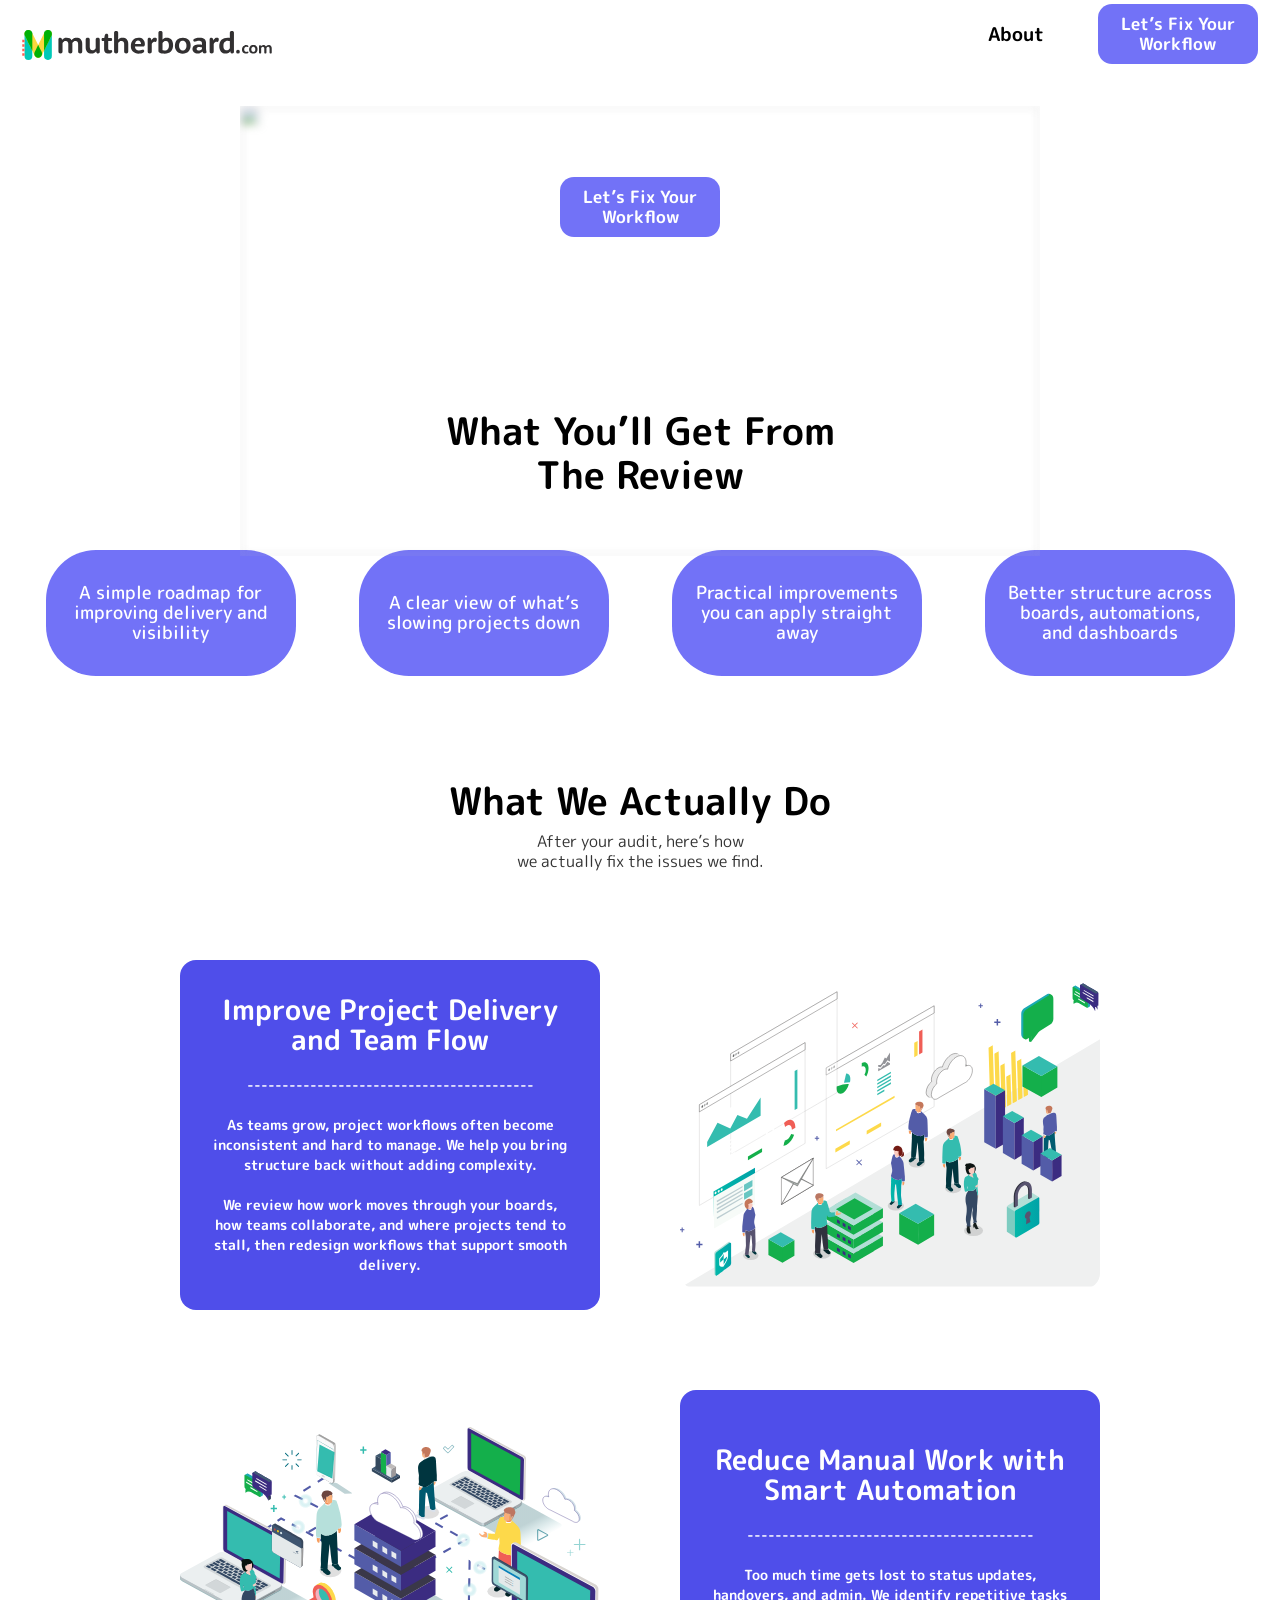
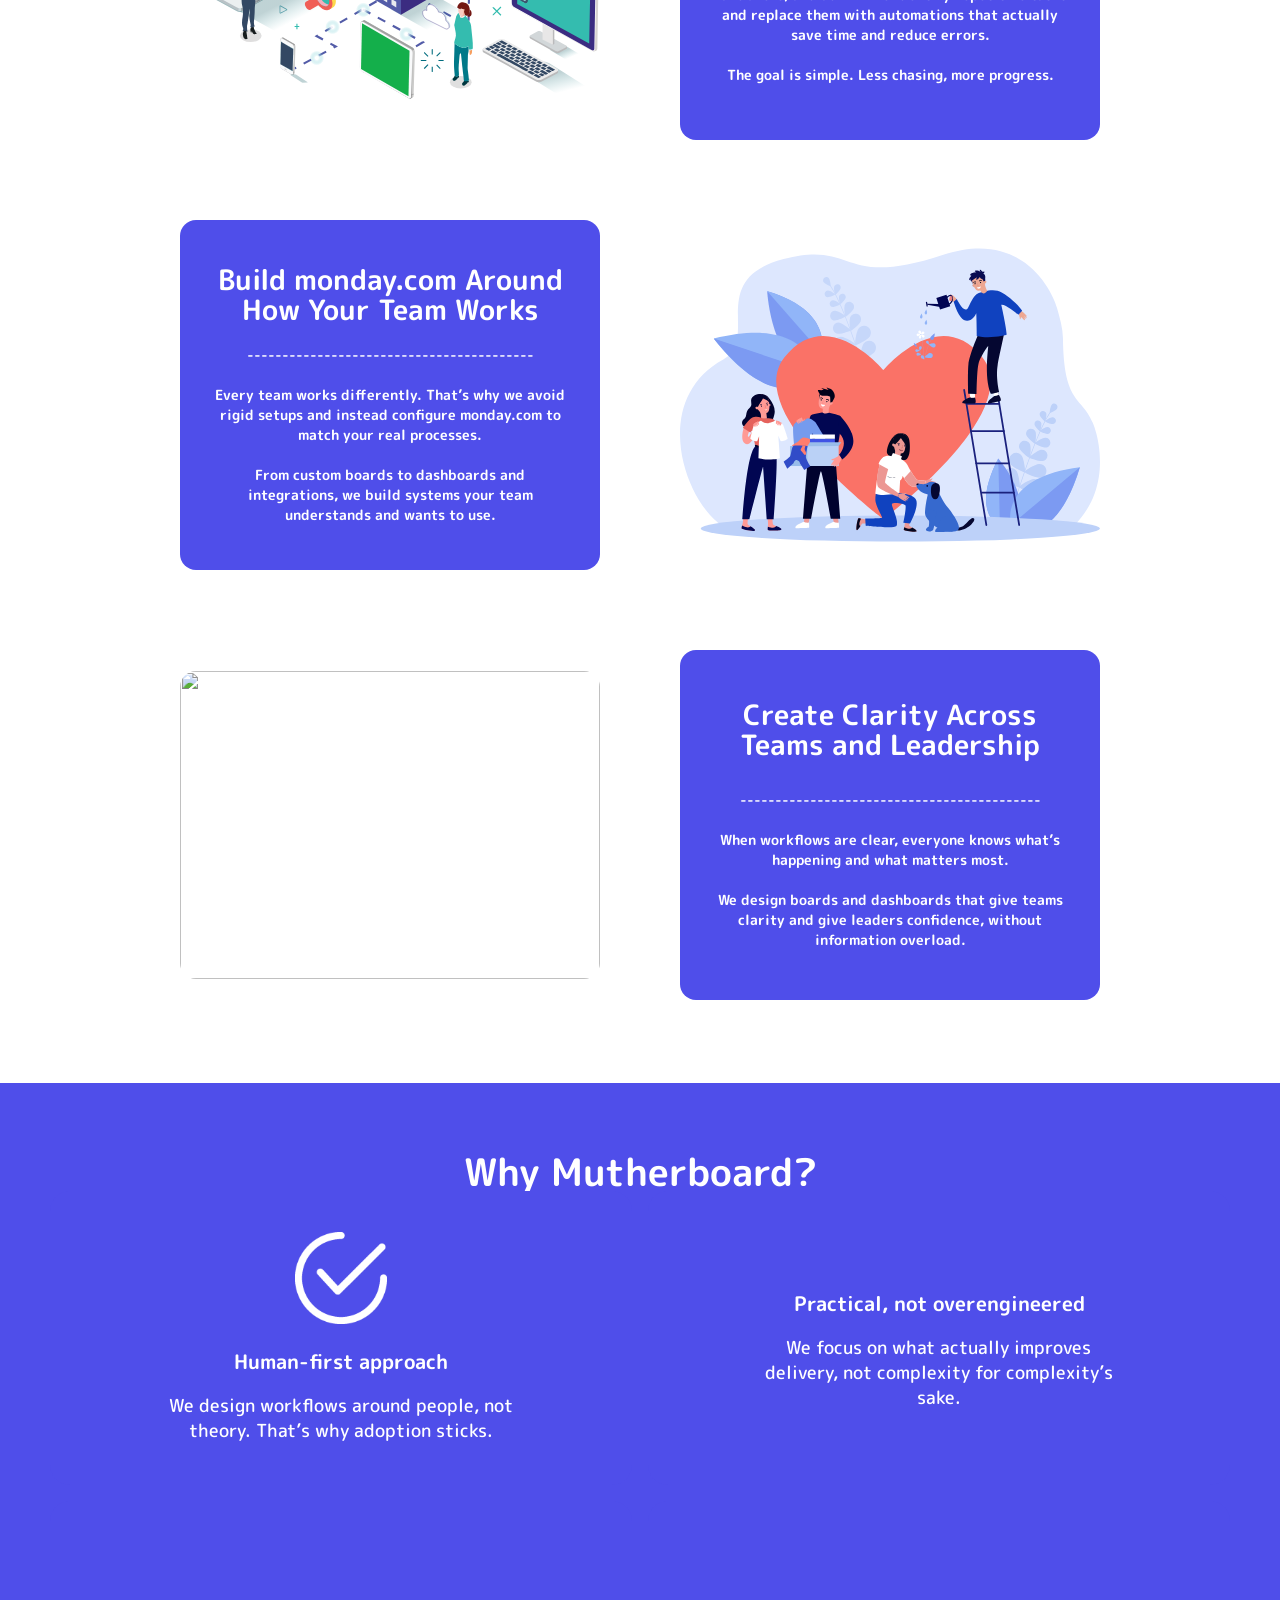
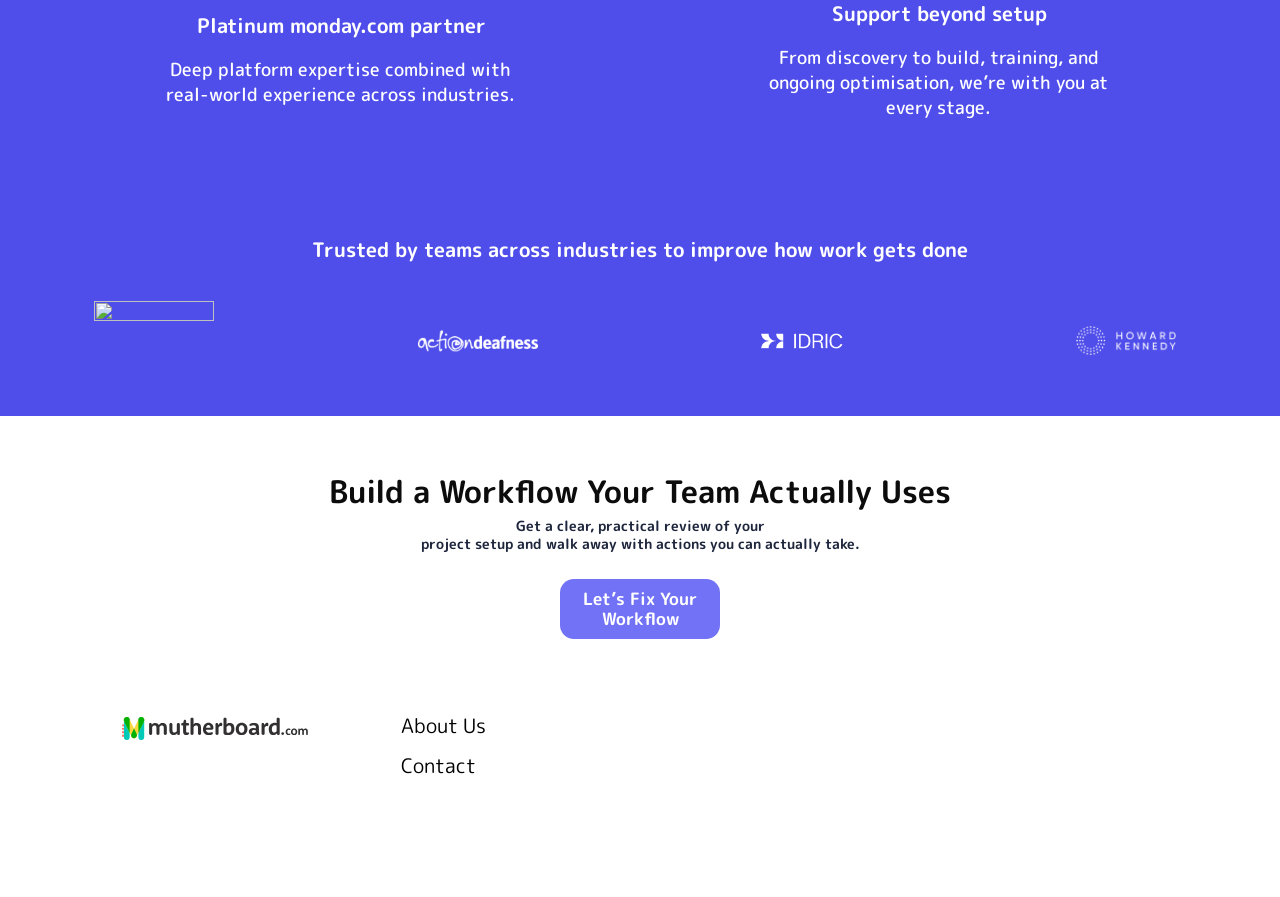
==== index.html @ 794c6269 "Initial: Mutherboard static site migration" ====
<!DOCTYPE html>
<html lang="en">
<head>
<meta charset="utf-8">
<title>Mutherboard</title>
<meta http-equiv="refresh" content="0; url=/lets-fix-your-workflow/">
<link rel="canonical" href="/lets-fix-your-workflow/">
</head>
<body>
<p><a href="/lets-fix-your-workflow/">Continue</a></p>
</body>
</html>
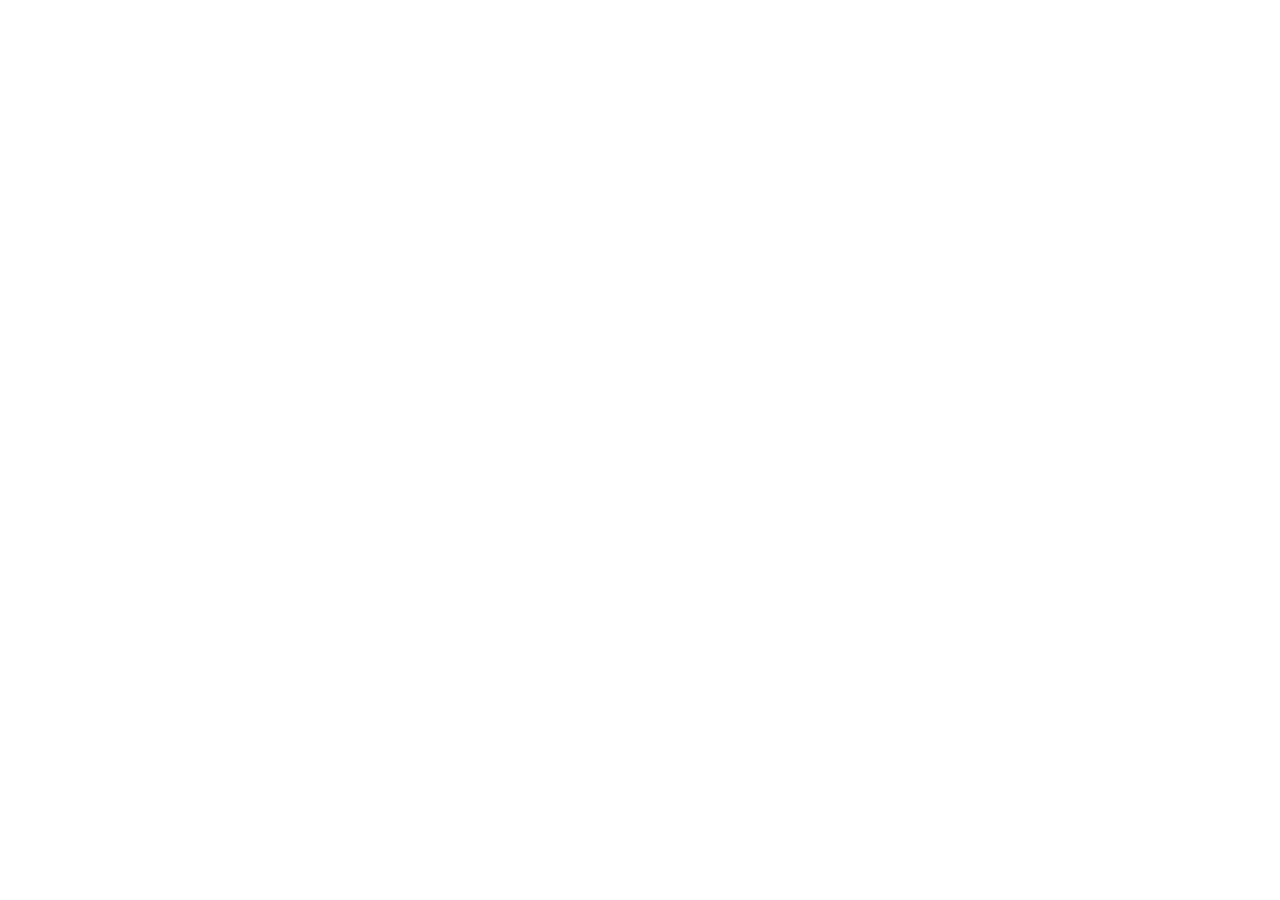
==== commit facf9ea5: "Block search indexing (robots.txt, X-Robots-Tag, noindex meta)" ====
--- a/index.html
+++ b/index.html
@@ -1,6 +1,6 @@
 <!DOCTYPE html>
 <html lang="en">
-<head>
+<head><meta name="robots" content="noindex, nofollow, noarchive, nosnippet">
 <meta charset="utf-8">
 <title>Mutherboard</title>
 <meta http-equiv="refresh" content="0; url=/lets-fix-your-workflow/">
